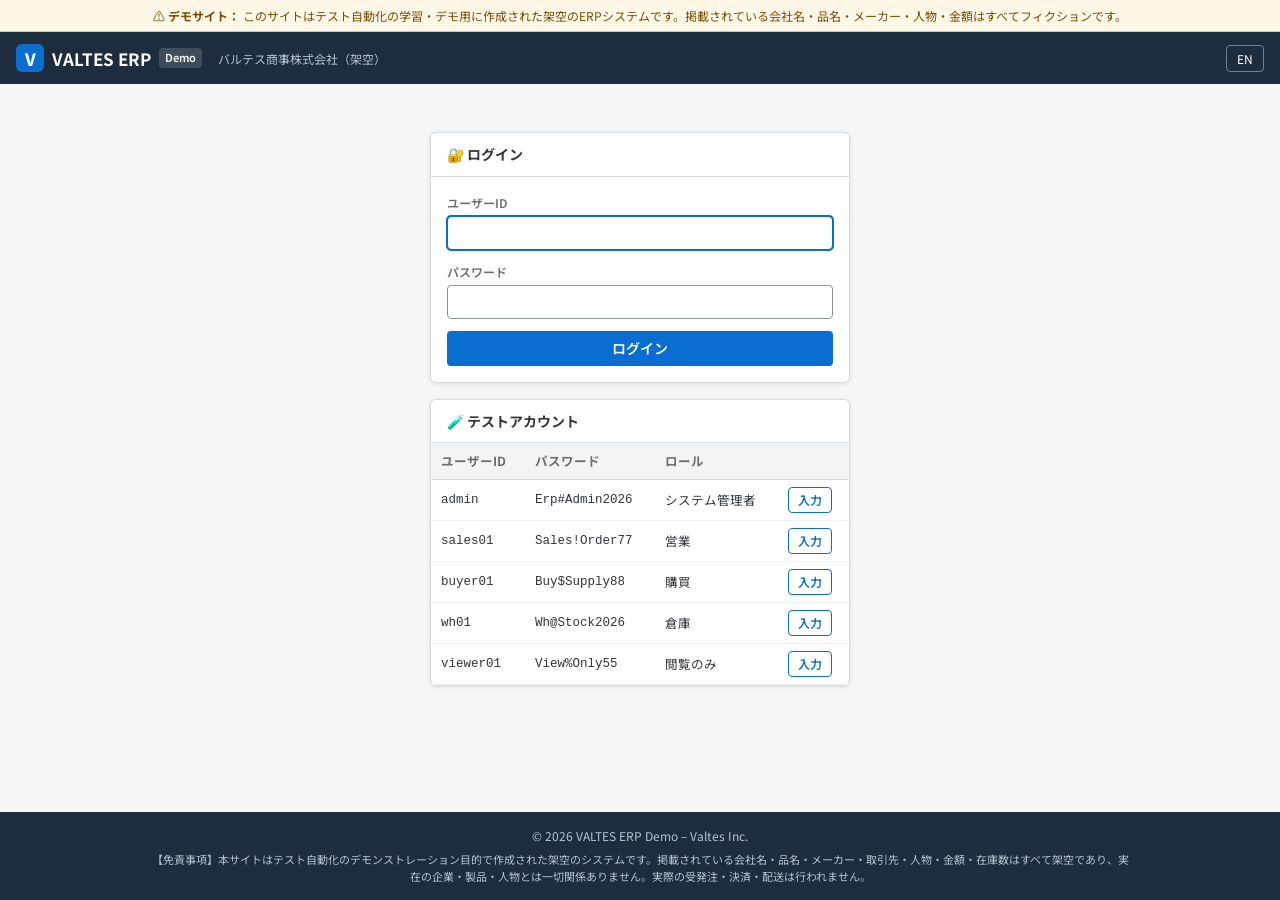
==== help.html @ 86b69802 "feat: VALTES ERP Demo 初回リリース - 左メニュー＋右本文のERPデモ（受注・発注・配送・在庫照会・入出庫履歴・商品マスター・取引先） - 商品312件（テスト用12件＋固定シー" ====
<!DOCTYPE html>
<html lang="ja">
<head>
  <meta charset="UTF-8">
  <meta name="viewport" content="width=device-width,initial-scale=1">
  <title>ヘルプ・テストデータ | VALTES ERP Demo</title>
  <link rel="stylesheet" href="css/style.css">
  <link href="https://fonts.googleapis.com/css2?family=Noto+Sans+JP:wght@400;600;700&display=swap" rel="stylesheet">
</head>
<body>
  <script src="js/i18n.js"></script>
  <script src="data/master.js"></script>
  <script src="js/core.js"></script>
  <script src="js/layout.js"></script>

  <div id="page" class="hidden">
    <h1 class="page-title" id="page-title" data-i18n-en="❔ Help & Test Data">❔ ヘルプ・テストデータ</h1>
    <p class="page-desc" data-i18n-en="Test accounts, permissions, test items, selector conventions and data-driven test files.">テストアカウント・権限・テスト用データ・セレクタ規約・データドリブンテスト用ファイルの一覧です。</p>

    <div class="panel" id="sec-accounts"><div class="panel-head" data-i18n-en="🧪 Test Accounts">🧪 テストアカウント</div><div id="accounts"></div></div>
    <div class="panel" id="sec-perms"><div class="panel-head" data-i18n-en="🔑 Permissions by Role">🔑 ロール別の権限</div><div id="perms"></div></div>
    <div class="panel" id="sec-items"><div class="panel-head" data-i18n-en="📌 Test Items (P-00001 – P-00012)">📌 テスト用品目（P-00001〜P-00012）</div><div id="items"></div></div>
    <div class="panel" id="sec-partners"><div class="panel-head" data-i18n-en="🏢 Test Partners">🏢 テスト用取引先</div><div id="partners"></div></div>

    <div class="panel" id="sec-xpath"><div class="panel-head" data-i18n-en="🎯 Selector / XPath Conventions">🎯 セレクタ・XPath の規約</div><div class="panel-body" id="xpath"></div></div>
    <div class="panel" id="sec-ddt"><div class="panel-head" data-i18n-en="📄 Data-Driven Test Files">📄 データドリブンテスト用ファイル</div><div class="panel-body" id="ddt"></div></div>
    <div class="panel" id="sec-rules"><div class="panel-head" data-i18n-en="📏 Business Rules">📏 業務ルール（入力チェック）</div><div class="panel-body"><ol id="rules" style="margin-left:20px"></ol></div></div>

    <div class="panel" id="sec-reset"><div class="panel-head" style="color:var(--danger)" data-i18n-en="🗑 Reset Demo Data">🗑 デモデータの初期化</div>
      <div class="panel-body">
        <p style="margin-bottom:10px" data-i18n-en="Restores products, orders, shipments and stock movements to the initial state (localStorage keys starting with erp_). You will be logged out.">商品・受注・発注・配送・入出庫履歴を初期状態に戻します（localStorage の erp_ で始まるキーを削除）。ログアウトされます。</p>
        <button class="btn btn-danger" id="btn-reset-data" onclick="resetData()" data-i18n-en="Reset Data">データを初期化する</button>
      </div></div>
  </div>

  <script>
    document.addEventListener("DOMContentLoaded", () => {
      if (!buildPage({ title: t("ヘルプ・テストデータ", "Help & Test Data"), menu: "help", crumbs: [["ヘルプ・テストデータ", "Help & Test Data"]] })) return;

      document.getElementById("accounts").innerHTML = tableHtml({ id: "help-account-table", rowPrefix: "help-account", rows: USERS, rowKey: u => u.id, columns: [
        { key: "id", label: ["ユーザーID", "User ID"], value: u => u.id, cls: "mono" },
        { key: "password", label: ["パスワード", "Password"], value: u => u.password, cls: "mono" },
        { key: "name", label: ["氏名", "Name"], value: u => u.name, html: u => esc(t(u.name, u.nameEn)) },
        { key: "dept", label: ["部署", "Department"], value: u => u.dept, html: u => esc(t(u.dept, u.deptEn)) },
        { key: "role", label: ["ロール", "Role"], value: u => u.role, html: u => esc(ERP.roleName(u.role)) },
      ] });

      document.getElementById("perms").innerHTML = `<div class="table-wrap"><table class="data-table" id="perm-matrix">
        <thead><tr><th data-col="perm">${t("操作", "Action")}</th>${Object.keys(ROLES).map(r => `<th data-col="${r}" class="center">${ERP.roleName(r)}</th>`).join("")}</tr></thead>
        <tbody>${Object.keys(PERMISSIONS).map(p => `<tr id="perm-${p}" data-key="${p}"><td data-col="perm">${L(PERMISSION_LABELS[p])} <span class="muted mono">${p}</span></td>
          ${Object.keys(ROLES).map(r => { const ok = PERMISSIONS[p].includes(r); return `<td data-col="${r}" data-value="${ok}" id="perm-${p}-${r}" class="center">${ok ? "✓" : "-"}</td>`; }).join("")}</tr>`).join("")}
        <tr><td>${t("閲覧（全画面）", "View (all screens)")}</td>${Object.keys(ROLES).map(() => `<td class="center">✓</td>`).join("")}</tr></tbody></table></div>`;

      document.getElementById("items").innerHTML = tableHtml({ id: "help-item-table", rowPrefix: "help-item", rows: ERP.products().filter(p => p.code < "P-10000").map(ERP.productRow), rowKey: r => r.code, columns: [
        { key: "code", label: ["品目コード", "Code"], value: r => r.code, html: r => `<a href="${I18n.urlWith("product.html?code=" + r.code)}">${r.code}</a>`, cls: "nowrap" },
        { key: "name", label: ["品名", "Name"], value: r => r.name, html: r => esc(t(r.name, r.nameEn)) },
        { key: "unitPrice", label: ["販売単価", "Unit price"], value: r => r.unitPrice, html: r => yen(r.unitPrice), cls: "num" },
        { key: "available", label: ["有効在庫", "Available"], value: r => r.available, html: r => num(r.available), cls: "num" },
        { key: "status", label: ["ステータス", "Status"], value: r => r.status, html: r => badge("status", r.status) },
        { key: "remarks", label: ["テスト観点", "Test point"], value: r => ERP.product(r.code).remarks, html: r => esc(t(ERP.product(r.code).remarks, ERP.product(r.code).remarksEn)) },
      ] });

      const PT = [["C-0001", "標準の得意先（与信限度額 ¥5,000,000）", "Standard customer (credit limit ¥5,000,000)"], ["C-0002", "取引停止の得意先（受注不可）", "Suspended customer (cannot order)"],
        ["S-001", "標準の仕入先", "Standard supplier"]];
      document.getElementById("partners").innerHTML = tableHtml({ id: "help-partner-table", rowPrefix: "help-partner", rows: PT, rowKey: p => p[0], columns: [
        { key: "code", label: ["コード", "Code"], value: p => p[0], cls: "mono" },
        { key: "name", label: ["名称", "Name"], value: p => ERP.partnerName(p[0]) },
        { key: "status", label: ["取引状況", "Status"], value: p => ERP.partner(p[0]).status, html: p => badge("partnerStatus", ERP.partner(p[0]).status) },
        { key: "note", label: ["テスト観点", "Test point"], value: p => p[1], html: p => esc(t(p[1], p[2])) },
      ] });

      document.getElementById("xpath").innerHTML = `
        <p style="margin-bottom:8px">${t("一覧表は全画面で同じ規則で出力しています。表示テキスト（ラベル・書式付き金額）とは別に、<code>data-value</code> に生の値（コード値・数値・yyyy-mm-dd）を持たせています。",
          "All tables follow the same rules. Besides the displayed text (labels, formatted amounts), <code>data-value</code> holds the raw value (codes, numbers, yyyy-mm-dd).")}</p>
        <table class="data-table" id="xpath-table"><thead><tr><th>${t("対象", "Target")}</th><th>${t("規則", "Rule")}</th><th>${t("例", "Example")}</th></tr></thead><tbody>
          <tr><td>${t("表", "Table")}</td><td><code>table[@id]</code></td><td><code>//table[@id='product-table']</code></td></tr>
          <tr><td>${t("行", "Row")}</td><td><code>tr[@data-key]</code>（${t("品目コード・伝票番号など", "product code, document no., etc.")}）</td><td><code>//table[@id='product-table']//tr[@data-key='P-00001']</code></td></tr>
          <tr><td>${t("セル", "Cell")}</td><td><code>td[@data-col]</code> / <code>@data-value</code></td><td><code>//tr[@data-key='P-00001']/td[@data-col='unitPrice']/@data-value</code> → 1000</td></tr>
          <tr><td>${t("セル（ID）", "Cell (ID)")}</td><td><code>#{行接頭辞}-{キー}-{列}</code></td><td><code>#product-P-00001-unitPrice</code> / <code>#inv-P-00001-WH01-available</code></td></tr>
          <tr><td>${t("列見出し", "Header")}</td><td><code>th[@data-col]</code></td><td><code>//table[@id='so-table']//th[@data-col='total']</code></td></tr>
          <tr><td>${t("n行目", "n-th row")}</td><td><code>tr[@data-row]</code>（${t("表示中ページ内の1始まり", "1-based within page")}）</td><td><code>//table[@id='product-table']//tr[@data-row='1']/td[@data-col='code']</code></td></tr>
          <tr><td>${t("詳細画面の項目", "Detail field")}</td><td><code>#d-{項目}</code> + <code>@data-value</code></td><td><code>//td[@id='d-unitPrice']/@data-value</code></td></tr>
          <tr><td>${t("検索条件", "Search field")}</td><td><code>#s-{項目}</code>（${t("URLパラメータ名と同じ", "same as URL parameter")}）</td><td><code>#s-category</code> / <code>#s-priceMin</code> / <code>#s-status-active</code></td></tr>
          <tr><td>${t("登録フォーム", "Form field")}</td><td><code>#f-{項目}</code> / ${t("エラー", "error")} <code>#err-{項目}</code> / <code>#g-{項目}.has-error</code></td><td><code>#f-unitPrice</code> / <code>#err-unitPrice</code></td></tr>
          <tr><td>${t("明細入力", "Line input")}</td><td><code>#line-code-{n}</code> <code>#line-qty-{n}</code> <code>#line-amount-{n}</code></td><td><code>#sum-total/@data-value</code></td></tr>
          <tr><td>${t("件数・ページ", "Count / pager")}</td><td><code>#result-count/@data-count</code> / <code>#pager[@data-current][@data-total]</code></td><td><code>#page-3</code> / <code>#next</code> / <code>#top-next</code></td></tr>
          <tr><td>${t("左メニュー", "Side menu")}</td><td><code>#menu-{id}</code> / <code>a.menu-item.active</code></td><td><code>#menu-products</code> / <code>#menu-sales-orders</code></td></tr>
          <tr><td>${t("ステータス", "Status badge")}</td><td><code>span.badge[@data-status]</code></td><td><code>//tr[@data-key='SO-2026-00001']//span[@data-status]</code></td></tr>
          <tr><td>${t("権限で無効なボタン", "Disabled by permission")}</td><td><code>button[@data-perm][@disabled]</code></td><td><code>#btn-edit[disabled]</code>（${t("閲覧ユーザー", "viewer")}）</td></tr>
        </tbody></table>`;

      const files = [["product_search_cases.csv", "商品検索のテストケース（条件・URL・期待件数・先頭/末尾の品目）", "Product search cases (conditions, URL, expected count, first/last item)"],
        ["products_expected.csv", "全商品の一覧表示値（商品マスター一覧の data-value と一致）", "All products as listed (matches data-value in the product list)"],
        ["inventory_expected.csv", "品目×倉庫の在庫（在庫照会の data-value と一致）", "Stock by product × warehouse (matches stock inquiry)"],
        ["sales_orders_expected.csv", "受注一覧の値（金額・数量・状態）", "Sales order list values"]];
      document.getElementById("ddt").innerHTML = `
        <p style="margin-bottom:8px">${t("商品マスターの検索条件はURLパラメータで指定できます。CSVの1行＝1テストケースとして、URLを開いて結果を検証するか、検索フォームに値を入れて検索してください。期待値は<strong>初期データ</strong>（下の「データを初期化する」直後）の値です。",
          "Product search conditions can be given as URL parameters. Use one CSV row per test case: open the URL or fill the form, then verify. Expected values are for the <strong>initial data</strong> (right after Reset Data below).")}</p>
        <p style="margin-bottom:8px"><code>products.html?category=ELC&amp;priceMin=1000&amp;statuses=active,suspended&amp;sort=price_desc&amp;pageSize=50&amp;page=2</code></p>
        <p style="margin-bottom:8px" class="muted">${t("パラメータ：", "Parameters: ")}code / name / category / subCategory / maker / supplier / unit / priceMin / priceMax / statuses / stockStatus / warehouse / taxType / lotControl(yes|no) / origin / regFrom / regTo / sort / pageSize / page</p>
        <ul style="margin-left:20px" id="ddt-files">${files.map(f => `<li><a href="testdata/${f[0]}" download id="dl-${f[0].replace(".csv", "")}">testdata/${f[0]}</a> – ${t(f[1], f[2])}</li>`).join("")}</ul>
        <p class="muted mt-16">${t("※ 商品一覧の「CSV出力」でも、表示中の検索結果を同じ列名で出力できます。", "* \"Export CSV\" on the product list exports the current results with the same column names.")}</p>`;

      document.getElementById("rules").innerHTML = [
        ["受注できるのは「有効」の品目のみ。販売停止・廃番は受注不可。廃番は発注も不可。", "Only active items can be sold. Suspended/discontinued cannot be sold; discontinued cannot be purchased."],
        ["受注時は出荷倉庫の有効在庫（現在庫−引当数）が必要数以上であること。登録すると引当される。", "Sales orders require enough available stock in the warehouse; registering allocates it."],
        ["受注金額（税込）は得意先の与信残（与信限度額−未完了の受注合計）以内。取引停止の得意先・仕入先は選択不可。", "Order total must be within the customer's remaining credit. Suspended partners cannot be used."],
        ["希望納期・入荷予定日は本日以降。数量は受注1〜9,999、発注1〜99,999の整数。", "Requested/expected dates must be today or later. Qty: 1-9,999 (sales), 1-99,999 (purchase)."],
        ["消費税は明細ごとに 金額×税率（標準10%／軽減8%／非課税0%）を切り捨て。", "Tax = floor(amount × rate) per line (10% / 8% / 0%)."],
        ["受注 → 出荷指示（配送データ作成）→ 出荷確定（在庫減・送り状番号12桁）→ 配達完了。出荷前のみキャンセル可。", "Order → Instruct → Ship (stock reduced, 12-digit tracking) → Delivered. Cancel only before shipping."],
        ["発注 → 入荷処理で入荷倉庫の在庫が増える。発注済のみキャンセル可。", "Purchase order → Goods receipt increases stock. Only open orders can be cancelled."],
        ["在庫調整は0以外の整数。調整後の在庫が引当数を下回る調整は不可。", "Adjustment must be a non-zero integer and cannot go below allocated."],
        ["在庫状態：有効在庫0以下＝在庫なし／安全在庫未満＝安全在庫割れ／それ以外＝在庫あり（倉庫別は安全在庫÷3 切り上げで判定）。", "Stock status: ≤0 out / below safety stock low / otherwise in stock (per warehouse uses safety ÷ 3, rounded up)."],
        ["商品登録：品目コード P-00000形式・重複不可、標準原価は販売単価以下、JANは13桁。", "Product: code P-00000 unique, cost ≤ unit price, JAN 13 digits."],
      ].map(r => `<li style="margin-bottom:4px">${t(r[0], r[1])}</li>`).join("");
    });

    function resetData() {
      if (!confirm(t("デモデータを初期化しますか？\n商品・受注・発注・配送・入出庫履歴が初期状態に戻り、ログアウトします。", "Reset demo data?\nAll data returns to the initial state and you will be logged out."))) return;
      ERP.resetAll();
      sessionStorage.removeItem("erp_flash");
      I18n.go("login.html");
    }
  </script>
</body>
</html>
---- css/style.css ----
/* ============================================================
   VALTES ERP Demo – Global Styles
   配色：primary #0A6ED1 / shell #1D2D3E / 背景 #F5F6F7
   ============================================================ */

*, *::before, *::after { box-sizing: border-box; margin: 0; padding: 0; }

:root {
  --primary:    #0A6ED1;
  --primary-dk: #0854A0;
  --primary-lt: #E8F2FC;
  --shell:      #1D2D3E;
  --shell-lt:   #2C3E50;
  --ok:         #107E3E;
  --warn:       #B35C00;
  --danger:     #BB0000;
  --purple:     #6C32A9;
  --teal:       #0E7C86;
  --white:      #FFFFFF;
  --bg:         #F5F6F7;
  --gray:       #6A6D70;
  --gray-lt:    #EFF1F2;
  --gray-bd:    #D9DCDF;
  --text:       #32363A;
  --shadow:     0 1px 4px rgba(0,0,0,.10);
  --radius:     6px;
  --menu-w:     232px;
}

html { scroll-behavior: smooth; }
body { font-family: "Noto Sans JP", "Segoe UI", "Meiryo", sans-serif; background: var(--bg); color: var(--text); font-size: 14px; line-height: 1.6; min-height: 100vh; display: flex; flex-direction: column; }
a { color: var(--primary); text-decoration: none; }
a:hover { text-decoration: underline; }
button, input, select, textarea { font-family: inherit; font-size: 14px; }
.hidden { display: none !important; }

/* ── 免責・ヘッダー ── */
.disclaimer-banner { background: #FFF8E6; border-bottom: 1px solid #F0C36D; padding: 6px 20px; font-size: 12px; color: #7A4B00; text-align: center; }
.erp-header { background: var(--shell); color: var(--white); height: 52px; display: flex; align-items: center; gap: 16px; padding: 0 16px; position: sticky; top: 0; z-index: 100; }
.erp-logo { color: var(--white); font-weight: 700; font-size: 17px; display: flex; align-items: center; gap: 8px; white-space: nowrap; }
.erp-logo:hover { text-decoration: none; }
.logo-mark { background: var(--primary); width: 28px; height: 28px; border-radius: 6px; display: inline-flex; align-items: center; justify-content: center; font-weight: 800; }
.logo-demo { font-size: 11px; font-weight: 600; background: rgba(255,255,255,.15); padding: 1px 6px; border-radius: 4px; }
.erp-company { color: #B7C3CF; font-size: 12px; white-space: nowrap; overflow: hidden; text-overflow: ellipsis; }
.header-right { margin-left: auto; display: flex; align-items: center; gap: 12px; }
.header-user { display: flex; align-items: center; gap: 8px; font-size: 13px; }
.header-avatar { width: 30px; height: 30px; border-radius: 50%; background: var(--primary); display: inline-flex; align-items: center; justify-content: center; font-weight: 700; }
.header-role { display: block; font-size: 11px; color: #B7C3CF; line-height: 1.2; }
#header-user-name { display: block; line-height: 1.3; }
.btn-lang, .btn-header { background: transparent; border: 1px solid rgba(255,255,255,.4); color: var(--white); border-radius: 4px; padding: 4px 10px; font-size: 12px; cursor: pointer; }
.btn-lang:hover, .btn-header:hover { background: rgba(255,255,255,.1); }
.menu-toggle { display: none; background: none; border: none; color: var(--white); font-size: 20px; cursor: pointer; }

/* ── 本体（左メニュー＋右本文） ── */
.erp-body { display: flex; flex: 1; align-items: stretch; }
.side-menu { width: var(--menu-w); flex-shrink: 0; background: var(--white); border-right: 1px solid var(--gray-bd); padding: 12px 0 24px; }
.menu-group { margin-bottom: 8px; }
.menu-group-title { font-size: 11px; font-weight: 700; color: var(--gray); padding: 8px 18px 4px; letter-spacing: .05em; }
.menu-item { display: flex; align-items: center; gap: 10px; padding: 8px 18px; color: var(--text); font-size: 13.5px; border-left: 3px solid transparent; }
.menu-item:hover { background: var(--gray-lt); text-decoration: none; }
.menu-item.active { background: var(--primary-lt); color: var(--primary); font-weight: 700; border-left-color: var(--primary); }
.menu-item.no-perm { color: #A0A4A8; }
.menu-icon { width: 18px; text-align: center; }
.erp-main { flex: 1; min-width: 0; padding: 18px 26px 40px; }
body.no-menu .erp-main { display: flex; justify-content: center; align-items: flex-start; padding-top: 48px; }

.breadcrumb { list-style: none; display: flex; flex-wrap: wrap; gap: 6px; font-size: 12px; color: var(--gray); margin-bottom: 10px; }
.breadcrumb li + li::before { content: "›"; margin-right: 6px; }
.page-title { font-size: 21px; font-weight: 700; margin-bottom: 4px; display: flex; align-items: center; gap: 10px; flex-wrap: wrap; }
.page-desc { color: var(--gray); font-size: 13px; margin-bottom: 16px; }
.title-actions { margin-left: auto; display: flex; gap: 8px; }

/* ── カード・パネル ── */
.panel { background: var(--white); border: 1px solid var(--gray-bd); border-radius: var(--radius); box-shadow: var(--shadow); margin-bottom: 16px; }
.panel-head { padding: 10px 16px; border-bottom: 1px solid var(--gray-bd); font-weight: 700; display: flex; align-items: center; gap: 8px; }
.panel-head .right { margin-left: auto; display: flex; gap: 8px; align-items: center; font-weight: 400; }
.panel-body { padding: 16px; }

/* ── 検索フォーム ── */
.search-grid { display: grid; grid-template-columns: repeat(auto-fill, minmax(210px, 1fr)); gap: 12px 16px; }
.form-group { display: flex; flex-direction: column; gap: 4px; }
.form-group > label, .form-label { font-size: 12px; font-weight: 600; color: var(--gray); }
.form-group input[type=text], .form-group input[type=number], .form-group input[type=date], .form-group input[type=password], .form-group select, .form-group textarea {
  border: 1px solid #89919A; border-radius: 4px; padding: 6px 9px; background: var(--white); color: var(--text); width: 100%;
}
.form-group input:focus, .form-group select:focus, .form-group textarea:focus { outline: 2px solid var(--primary); outline-offset: -1px; border-color: var(--primary); }
.form-group input[readonly] { background: var(--gray-lt); }
.range { display: flex; align-items: center; gap: 6px; }
.range input { min-width: 0; }
.check-group { display: flex; flex-wrap: wrap; gap: 4px 14px; padding-top: 4px; }
.check-group label { display: inline-flex; align-items: center; gap: 4px; font-size: 13px; color: var(--text); font-weight: 400; cursor: pointer; }
.form-actions { display: flex; gap: 8px; justify-content: flex-end; margin-top: 14px; flex-wrap: wrap; }
.req::after { content: " *"; color: var(--danger); }
.err { color: var(--danger); font-size: 12px; min-height: 0; }
.has-error input, .has-error select { border-color: var(--danger) !important; background: #FFF5F5; }
.form-grid { display: grid; grid-template-columns: repeat(2, minmax(0, 1fr)); gap: 12px 20px; }
.form-grid .full { grid-column: 1 / -1; }

/* ── ボタン ── */
.btn { display: inline-flex; align-items: center; gap: 6px; border-radius: 4px; padding: 6px 14px; font-weight: 600; cursor: pointer; border: 1px solid transparent; white-space: nowrap; line-height: 1.5; }
.btn:hover { text-decoration: none; }
.btn:disabled { opacity: .45; cursor: not-allowed; }
.btn-primary { background: var(--primary); color: var(--white); }
.btn-primary:hover:not(:disabled) { background: var(--primary-dk); }
.btn-secondary { background: var(--white); color: var(--primary); border-color: var(--primary); }
.btn-secondary:hover:not(:disabled) { background: var(--primary-lt); }
.btn-ok { background: var(--ok); color: var(--white); }
.btn-danger { background: var(--white); color: var(--danger); border-color: var(--danger); }
.btn-danger:hover:not(:disabled) { background: #FFF0F0; }
.btn-sm { padding: 3px 9px; font-size: 12px; }

/* ── バッジ ── */
.badge { display: inline-block; padding: 1px 8px; border-radius: 10px; font-size: 11.5px; font-weight: 700; white-space: nowrap; border: 1px solid; }
.badge-ok { color: var(--ok); background: #F1FDF6; border-color: #9BD1AF; }
.badge-warn { color: var(--warn); background: #FEF7F1; border-color: #F0B37A; }
.badge-danger { color: var(--danger); background: #FFEBEB; border-color: #F09999; }
.badge-gray { color: var(--gray); background: var(--gray-lt); border-color: var(--gray-bd); }
.badge-info { color: var(--primary); background: var(--primary-lt); border-color: #9DC4EC; }
.badge-purple { color: var(--purple); background: #F5EEFC; border-color: #C9AAEA; }
.badge-teal { color: var(--teal); background: #EBF8F9; border-color: #8CCBD1; }

/* ── テーブル ── */
.toolbar { display: flex; align-items: center; gap: 10px; flex-wrap: wrap; margin-bottom: 10px; }
.toolbar .right { margin-left: auto; display: flex; align-items: center; gap: 8px; flex-wrap: wrap; }
.result-count { font-weight: 700; }
.result-range { color: var(--gray); font-size: 12.5px; }
.table-wrap { overflow-x: auto; background: var(--white); border: 1px solid var(--gray-bd); border-radius: var(--radius); }
.data-table { width: 100%; border-collapse: collapse; font-size: 13px; }
.data-table th { background: #F2F4F5; text-align: left; padding: 8px 10px; font-size: 12px; color: var(--gray); white-space: nowrap; border-bottom: 1px solid var(--gray-bd); position: sticky; top: 0; }
.data-table td { padding: 7px 10px; border-bottom: 1px solid var(--gray-lt); vertical-align: middle; }
.data-table tbody tr:hover { background: #F7FAFD; }
.data-table .num { text-align: right; white-space: nowrap; font-variant-numeric: tabular-nums; }
.data-table .nowrap { white-space: nowrap; }
.data-table .center { text-align: center; }
.data-table tfoot td { font-weight: 700; background: #FAFBFC; }
.neg { color: var(--danger); }
.pos { color: var(--ok); }
.empty { background: var(--white); border: 1px dashed var(--gray-bd); border-radius: var(--radius); padding: 28px; text-align: center; color: var(--gray); }
.cell-name { min-width: 220px; }

/* ── 詳細（定義表） ── */
.detail-table { width: 100%; border-collapse: collapse; }
.detail-table th { width: 180px; text-align: left; background: #F7F8F9; color: var(--gray); font-size: 12.5px; font-weight: 600; padding: 8px 12px; border-bottom: 1px solid var(--gray-lt); vertical-align: top; }
.detail-table td { padding: 8px 12px; border-bottom: 1px solid var(--gray-lt); }
.detail-cols { display: grid; grid-template-columns: repeat(2, minmax(0, 1fr)); gap: 16px; }

/* ── ダッシュボード ── */
.kpi-grid { display: grid; grid-template-columns: repeat(auto-fill, minmax(180px, 1fr)); gap: 12px; margin-bottom: 16px; }
.kpi { background: var(--white); border: 1px solid var(--gray-bd); border-radius: var(--radius); padding: 14px 16px; box-shadow: var(--shadow); display: block; color: var(--text); }
.kpi:hover { text-decoration: none; border-color: var(--primary); }
.kpi-label { font-size: 12px; color: var(--gray); font-weight: 600; }
.kpi-value { font-size: 28px; font-weight: 700; color: var(--primary); line-height: 1.3; }
.kpi-value.warn { color: var(--warn); }
.kpi-value.danger { color: var(--danger); }
.two-col { display: grid; grid-template-columns: minmax(0, 1fr) minmax(0, 1fr); gap: 16px; }

/* ── ページャー ── */
.pager { display: flex; align-items: center; gap: 4px; flex-wrap: wrap; }
.pager-bottom { display: flex; justify-content: center; margin-top: 14px; }
.pager-btn { min-width: 32px; height: 32px; padding: 0 9px; border-radius: 4px; border: 1px solid var(--gray-bd); background: var(--white); color: var(--primary); font-size: 12.5px; font-weight: 600; cursor: pointer; }
.pager-btn:hover:not(:disabled) { border-color: var(--primary); }
.pager-btn.active { background: var(--primary); border-color: var(--primary); color: var(--white); }
.pager-btn:disabled:not(.active) { opacity: .4; cursor: not-allowed; }
.pager-ellipsis { padding: 0 3px; color: var(--gray); }

/* ── 明細入力 ── */
.lines-table input { border: 1px solid #89919A; border-radius: 4px; padding: 5px 7px; width: 100%; }
.lines-table td { padding: 5px 6px; }
.lines-table .w-code { width: 150px; }
.lines-table .w-qty { width: 100px; }
.totals { margin-left: auto; width: 320px; max-width: 100%; margin-top: 12px; }
.totals td { padding: 4px 10px; }
.totals .grand td { font-size: 16px; font-weight: 700; border-top: 2px solid var(--text); }

/* ── アラート ── */
.alert { padding: 10px 14px; border-radius: var(--radius); margin-bottom: 14px; font-size: 13px; border: 1px solid; }
.alert ul { margin: 4px 0 0 20px; }
.alert-danger { background: #FFEBEB; border-color: #F09999; color: var(--danger); }
.alert-info { background: var(--primary-lt); border-color: #9DC4EC; color: var(--primary-dk); }
.alert-ok { background: #F1FDF6; border-color: #9BD1AF; color: var(--ok); }
.alert-warn { background: #FEF7F1; border-color: #F0B37A; color: var(--warn); }

/* ── モーダル・トースト ── */
.modal-overlay { position: fixed; inset: 0; background: rgba(0,0,0,.45); z-index: 900; display: flex; align-items: center; justify-content: center; padding: 16px; }
.modal-box { background: var(--white); border-radius: 8px; width: 100%; max-width: 520px; max-height: 90vh; overflow-y: auto; position: relative; box-shadow: 0 12px 40px rgba(0,0,0,.3); }
.modal-title { font-weight: 700; font-size: 16px; padding: 14px 44px 12px 18px; border-bottom: 1px solid var(--gray-bd); }
.modal-close { position: absolute; top: 10px; right: 12px; background: none; border: none; font-size: 18px; cursor: pointer; color: var(--gray); }
.modal-body { padding: 16px 18px; display: flex; flex-direction: column; gap: 12px; }
.modal-footer { padding: 12px 18px; border-top: 1px solid var(--gray-bd); display: flex; justify-content: flex-end; gap: 8px; }
#toast-container { position: fixed; bottom: 20px; right: 20px; z-index: 1000; display: flex; flex-direction: column; gap: 8px; }
.toast { padding: 10px 18px; border-radius: 6px; color: var(--white); font-weight: 600; box-shadow: 0 4px 14px rgba(0,0,0,.2); transition: opacity .4s; max-width: 360px; }
.toast-success { background: var(--ok); }
.toast-error { background: var(--danger); }
.toast-info { background: var(--shell); }

/* ── ログイン ── */
.login-box { width: 420px; max-width: 100%; }
.account-table td, .account-table th { font-size: 12.5px; }

/* ── フッター ── */
.erp-footer { background: var(--shell); color: #B7C3CF; font-size: 12px; text-align: center; padding: 14px 20px; }
.disclaimer-footer { max-width: 980px; margin: 6px auto 0; font-size: 11px; line-height: 1.6; }

.muted { color: var(--gray); font-size: 12px; }
.mono { font-family: Consolas, "Courier New", monospace; }
.mt-16 { margin-top: 16px; }
code { background: var(--gray-lt); padding: 1px 5px; border-radius: 3px; font-size: 12px; }

/* ── レスポンシブ ── */
@media (max-width: 960px) {
  .two-col, .detail-cols { grid-template-columns: 1fr; }
  .erp-company { display: none; }
}
@media (max-width: 760px) {
  .menu-toggle { display: block; }
  .side-menu { position: fixed; top: 52px; bottom: 0; left: 0; z-index: 90; overflow-y: auto; transform: translateX(-100%); transition: transform .2s; box-shadow: 4px 0 16px rgba(0,0,0,.15); }
  body.menu-open .side-menu { transform: none; }
  .erp-main { padding: 14px 12px 32px; }
  .form-grid { grid-template-columns: 1fr; }
  .header-user > span:last-child { display: none; }
  .erp-logo { font-size: 15px; }
  .detail-table th { width: 120px; }
}
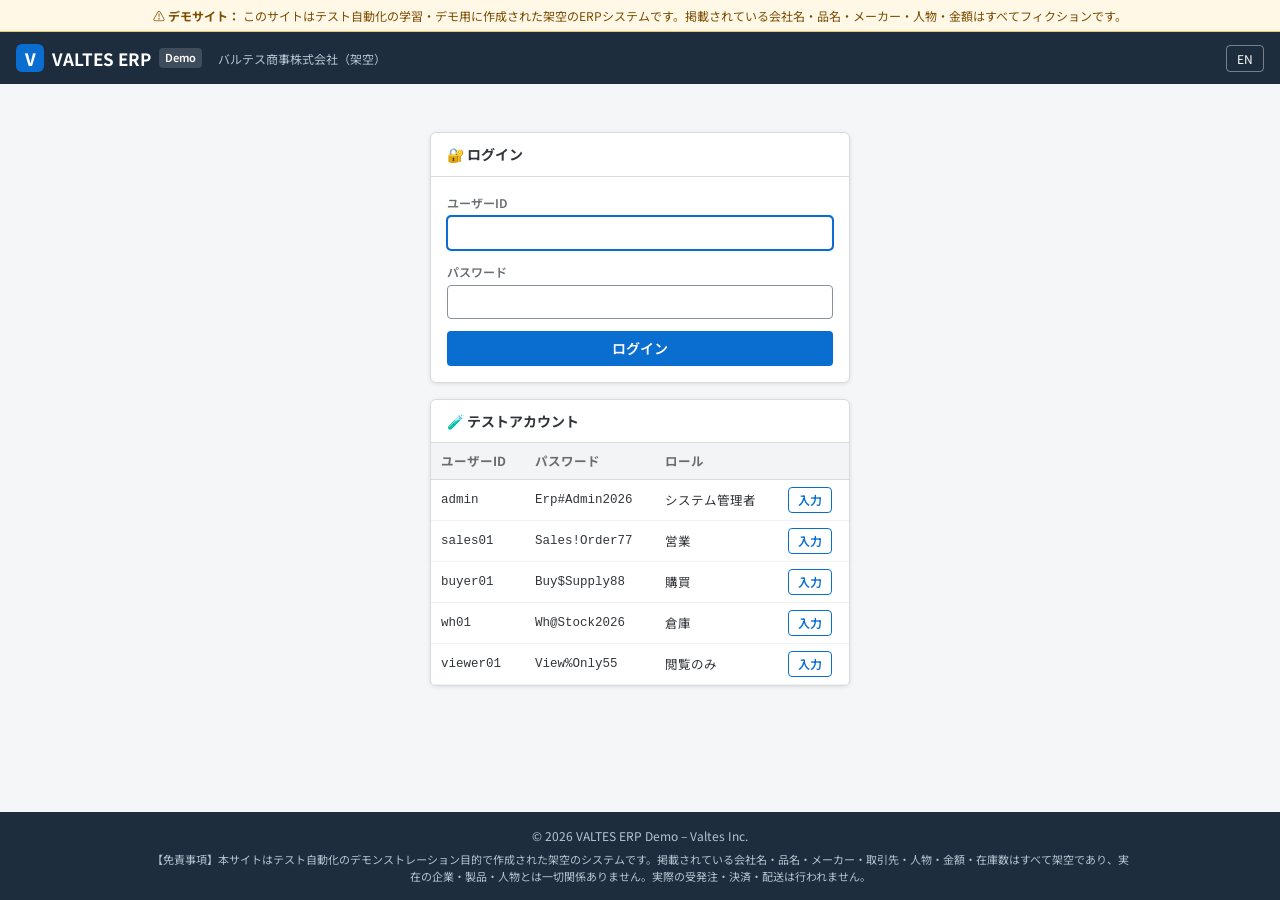
==== commit f4a334c6: "feat: 商品をスマートフォン・タブレットに再構成し、検索項目を整理 - 商品268件：カテゴリ2（SPH/TAB）×架空ブランド4×シリーズ各2×ストレージ4×カラー4＋テスト用12 - 検索項目" ====
--- a/help.html
+++ b/help.html
@@ -60,7 +60,7 @@
         { key: "remarks", label: ["テスト観点", "Test point"], value: r => ERP.product(r.code).remarks, html: r => esc(t(ERP.product(r.code).remarks, ERP.product(r.code).remarksEn)) },
       ] });
 
-      const PT = [["C-0001", "標準の得意先（与信限度額 ¥5,000,000）", "Standard customer (credit limit ¥5,000,000)"], ["C-0002", "取引停止の得意先（受注不可）", "Suspended customer (cannot order)"],
+      const PT = [["C-0001", "標準の得意先（与信限度額 ¥30,000,000）", "Standard customer (credit limit ¥30,000,000)"], ["C-0002", "取引停止の得意先（受注不可）", "Suspended customer (cannot order)"],
         ["S-001", "標準の仕入先", "Standard supplier"]];
       document.getElementById("partners").innerHTML = tableHtml({ id: "help-partner-table", rowPrefix: "help-partner", rows: PT, rowKey: p => p[0], columns: [
         { key: "code", label: ["コード", "Code"], value: p => p[0], cls: "mono" },
@@ -90,14 +90,17 @@
         </tbody></table>`;
 
       const files = [["product_search_cases.csv", "商品検索のテストケース（条件・URL・期待件数・先頭/末尾の品目）", "Product search cases (conditions, URL, expected count, first/last item)"],
+        ["product_combination_cases.csv", "検索項目の組み合わせ網羅（2項目の全組み合わせ＋カテゴリ×ブランド×容量×カラーの全組み合わせ。すべて1件以上HIT）", "Combination coverage (all 2-field pairs + every category × brand × storage × color; all return at least 1 hit)"],
         ["products_expected.csv", "全商品の一覧表示値（商品マスター一覧の data-value と一致）", "All products as listed (matches data-value in the product list)"],
         ["inventory_expected.csv", "品目×倉庫の在庫（在庫照会の data-value と一致）", "Stock by product × warehouse (matches stock inquiry)"],
         ["sales_orders_expected.csv", "受注一覧の値（金額・数量・状態）", "Sales order list values"]];
       document.getElementById("ddt").innerHTML = `
         <p style="margin-bottom:8px">${t("商品マスターの検索条件はURLパラメータで指定できます。CSVの1行＝1テストケースとして、URLを開いて結果を検証するか、検索フォームに値を入れて検索してください。期待値は<strong>初期データ</strong>（下の「データを初期化する」直後）の値です。",
           "Product search conditions can be given as URL parameters. Use one CSV row per test case: open the URL or fill the form, then verify. Expected values are for the <strong>initial data</strong> (right after Reset Data below).")}</p>
-        <p style="margin-bottom:8px"><code>products.html?category=ELC&amp;priceMin=1000&amp;statuses=active,suspended&amp;sort=price_desc&amp;pageSize=50&amp;page=2</code></p>
-        <p style="margin-bottom:8px" class="muted">${t("パラメータ：", "Parameters: ")}code / name / category / subCategory / maker / supplier / unit / priceMin / priceMax / statuses / stockStatus / warehouse / taxType / lotControl(yes|no) / origin / regFrom / regTo / sort / pageSize / page</p>
+        <p style="margin-bottom:8px"><code>products.html?category=SPH&amp;maker=MK01&amp;storages=128,256&amp;colors=BK,WH&amp;statuses=active&amp;sort=price_desc&amp;pageSize=50</code></p>
+        <p style="margin-bottom:8px" class="muted">${t("パラメータ：", "Parameters: ")}keyword / code / category(SPH|TAB) / maker / subCategory / storages(64,128,256,512) / colors(BK,WH,BL,PK) / priceMin / priceMax / statuses / stockStatus / warehouse / regFrom / regTo / sort / pageSize / page</p>
+        <p style="margin-bottom:8px" class="muted">${t("項目間は AND、storages / colors / statuses のカンマ区切りは OR。keyword はスペース区切りで AND（品名・英名・シリーズ・ブランド・容量・カラー名が対象。全角半角・大文字小文字は区別しない）。",
+          "AND between fields; comma-separated storages / colors / statuses are OR. keyword is space-separated AND over name, English name, series, brand, storage and color (width- and case-insensitive).")}</p>
         <ul style="margin-left:20px" id="ddt-files">${files.map(f => `<li><a href="testdata/${f[0]}" download id="dl-${f[0].replace(".csv", "")}">testdata/${f[0]}</a> – ${t(f[1], f[2])}</li>`).join("")}</ul>
         <p class="muted mt-16">${t("※ 商品一覧の「CSV出力」でも、表示中の検索結果を同じ列名で出力できます。", "* \"Export CSV\" on the product list exports the current results with the same column names.")}</p>`;
 
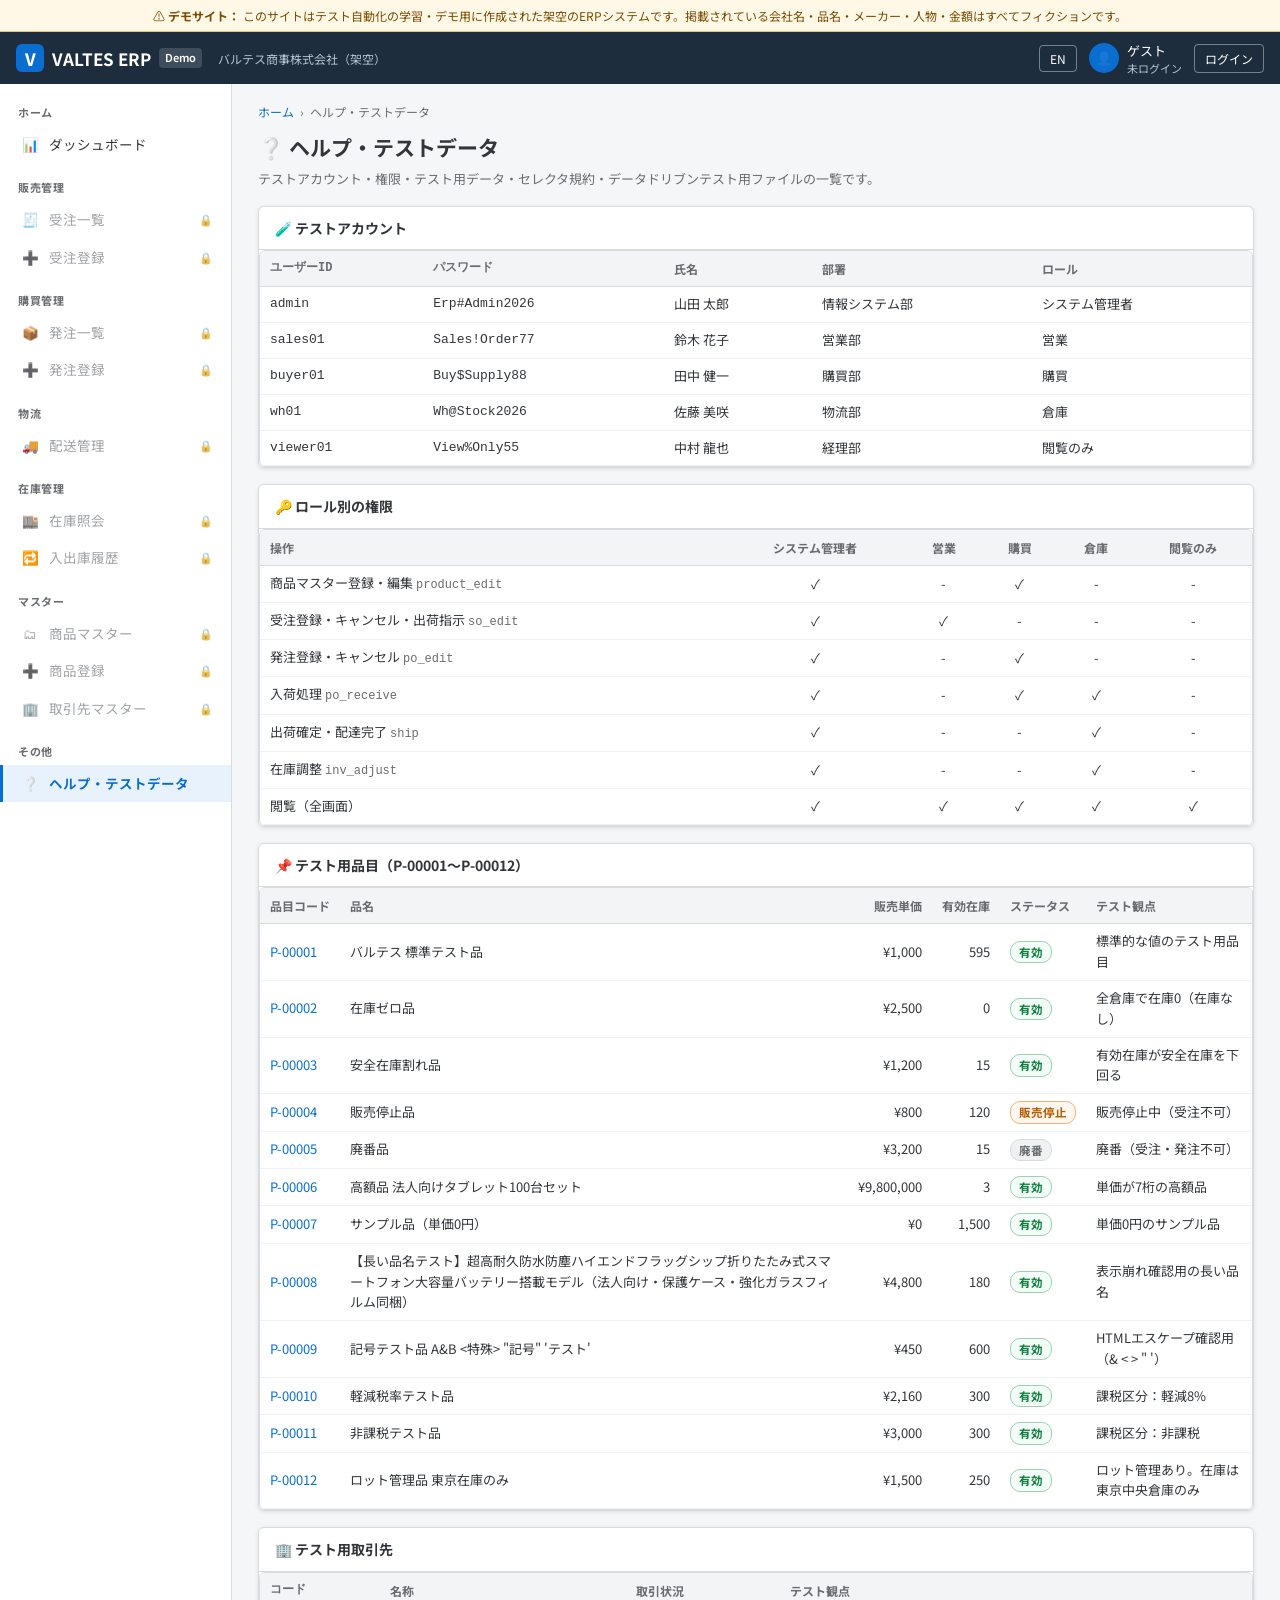
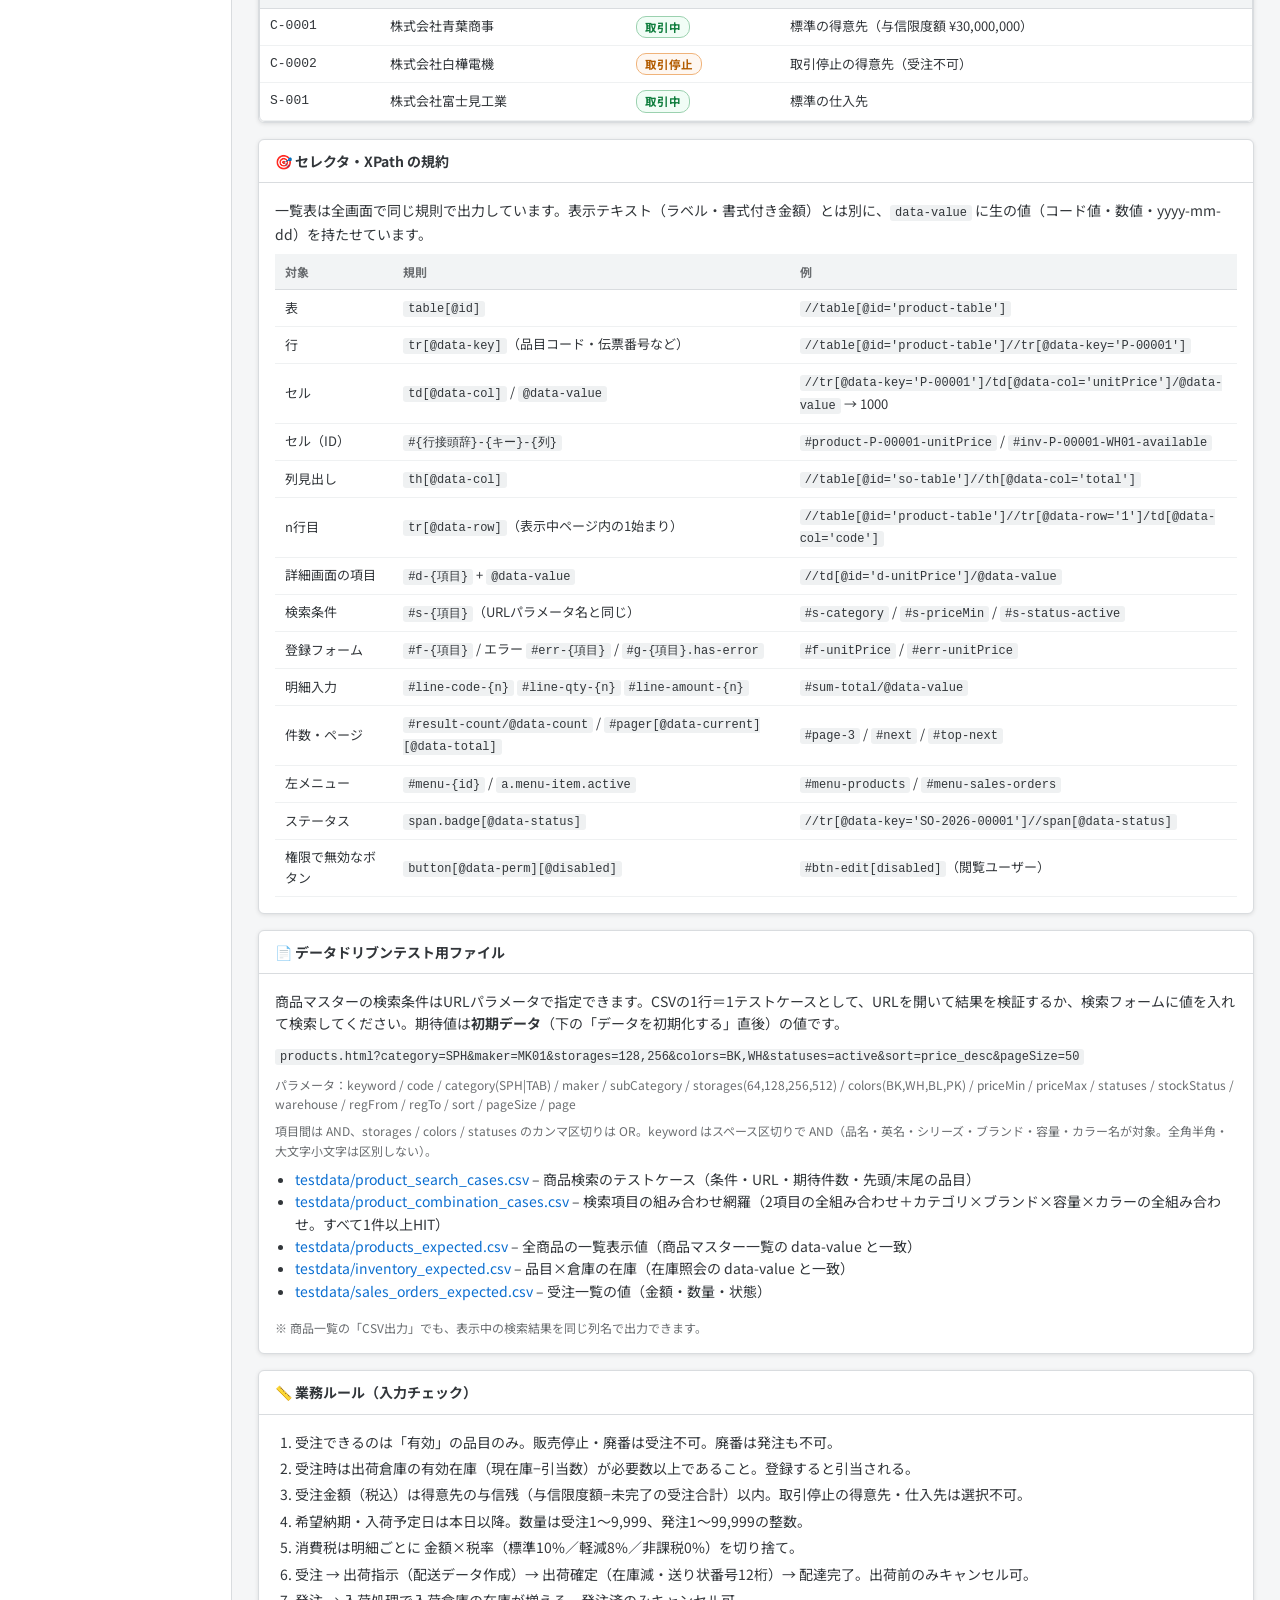
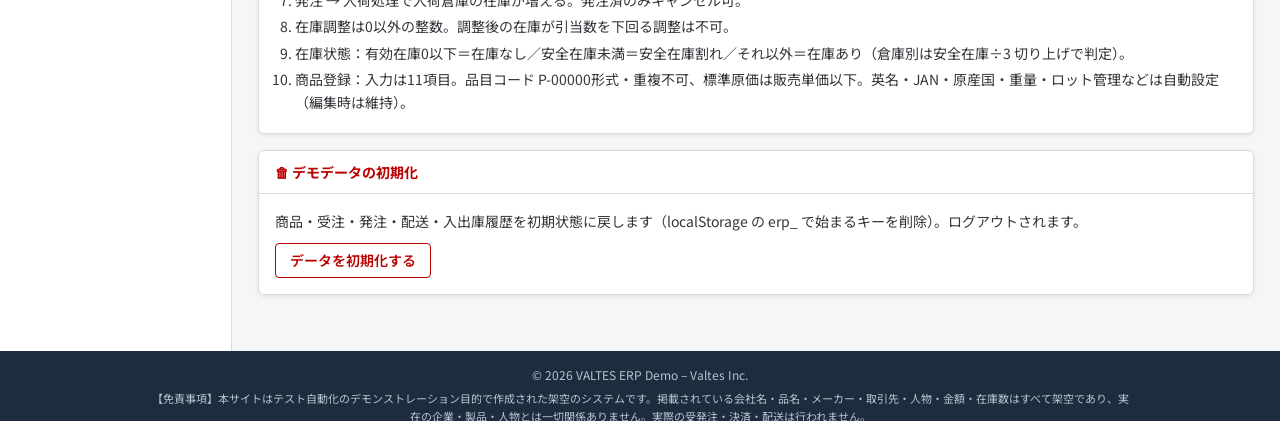
==== commit 20ddd154: "feat: 未ログインでもダッシュボードとヘルプを閲覧可能に - アクセス時はログイン画面ではなくダッシュボード（TOP）を表示。ゲストの権限はすべて「不可」 - ヘルプはゲストでも閲覧可。それ以外の" ====
--- a/help.html
+++ b/help.html
@@ -35,7 +35,7 @@
 
   <script>
     document.addEventListener("DOMContentLoaded", () => {
-      if (!buildPage({ title: t("ヘルプ・テストデータ", "Help & Test Data"), menu: "help", crumbs: [["ヘルプ・テストデータ", "Help & Test Data"]] })) return;
+      if (!buildPage({ title: t("ヘルプ・テストデータ", "Help & Test Data"), menu: "help", crumbs: [["ヘルプ・テストデータ", "Help & Test Data"]], allowGuest: true })) return;
 
       document.getElementById("accounts").innerHTML = tableHtml({ id: "help-account-table", rowPrefix: "help-account", rows: USERS, rowKey: u => u.id, columns: [
         { key: "id", label: ["ユーザーID", "User ID"], value: u => u.id, cls: "mono" },
@@ -114,7 +114,7 @@
         ["発注 → 入荷処理で入荷倉庫の在庫が増える。発注済のみキャンセル可。", "Purchase order → Goods receipt increases stock. Only open orders can be cancelled."],
         ["在庫調整は0以外の整数。調整後の在庫が引当数を下回る調整は不可。", "Adjustment must be a non-zero integer and cannot go below allocated."],
         ["在庫状態：有効在庫0以下＝在庫なし／安全在庫未満＝安全在庫割れ／それ以外＝在庫あり（倉庫別は安全在庫÷3 切り上げで判定）。", "Stock status: ≤0 out / below safety stock low / otherwise in stock (per warehouse uses safety ÷ 3, rounded up)."],
-        ["商品登録：品目コード P-00000形式・重複不可、標準原価は販売単価以下、JANは13桁。", "Product: code P-00000 unique, cost ≤ unit price, JAN 13 digits."],
+        ["商品登録：入力は11項目。品目コード P-00000形式・重複不可、標準原価は販売単価以下。英名・JAN・原産国・重量・ロット管理などは自動設定（編集時は維持）。", "Product: 11 input fields. Code P-00000 unique, cost ≤ unit price. English name, JAN, origin, weight, lot control etc. are set automatically (kept on edit)."],
       ].map(r => `<li style="margin-bottom:4px">${t(r[0], r[1])}</li>`).join("");
     });
 
@@ -122,7 +122,7 @@
       if (!confirm(t("デモデータを初期化しますか？\n商品・受注・発注・配送・入出庫履歴が初期状態に戻り、ログアウトします。", "Reset demo data?\nAll data returns to the initial state and you will be logged out."))) return;
       ERP.resetAll();
       sessionStorage.removeItem("erp_flash");
-      I18n.go("login.html");
+      I18n.go("index.html");
     }
   </script>
 </body>
--- a/css/style.css
+++ b/css/style.css
@@ -60,6 +60,9 @@
 .menu-item:hover { background: var(--gray-lt); text-decoration: none; }
 .menu-item.active { background: var(--primary-lt); color: var(--primary); font-weight: 700; border-left-color: var(--primary); }
 .menu-item.no-perm { color: #A0A4A8; }
+.menu-lock { margin-left: auto; font-size: 11px; opacity: .7; }
+.guest-notice { display: flex; align-items: center; gap: 12px; flex-wrap: wrap; }
+.guest-notice .btn { margin-left: auto; }
 .menu-icon { width: 18px; text-align: center; }
 .erp-main { flex: 1; min-width: 0; padding: 18px 26px 40px; }
 body.no-menu .erp-main { display: flex; justify-content: center; align-items: flex-start; padding-top: 48px; }
